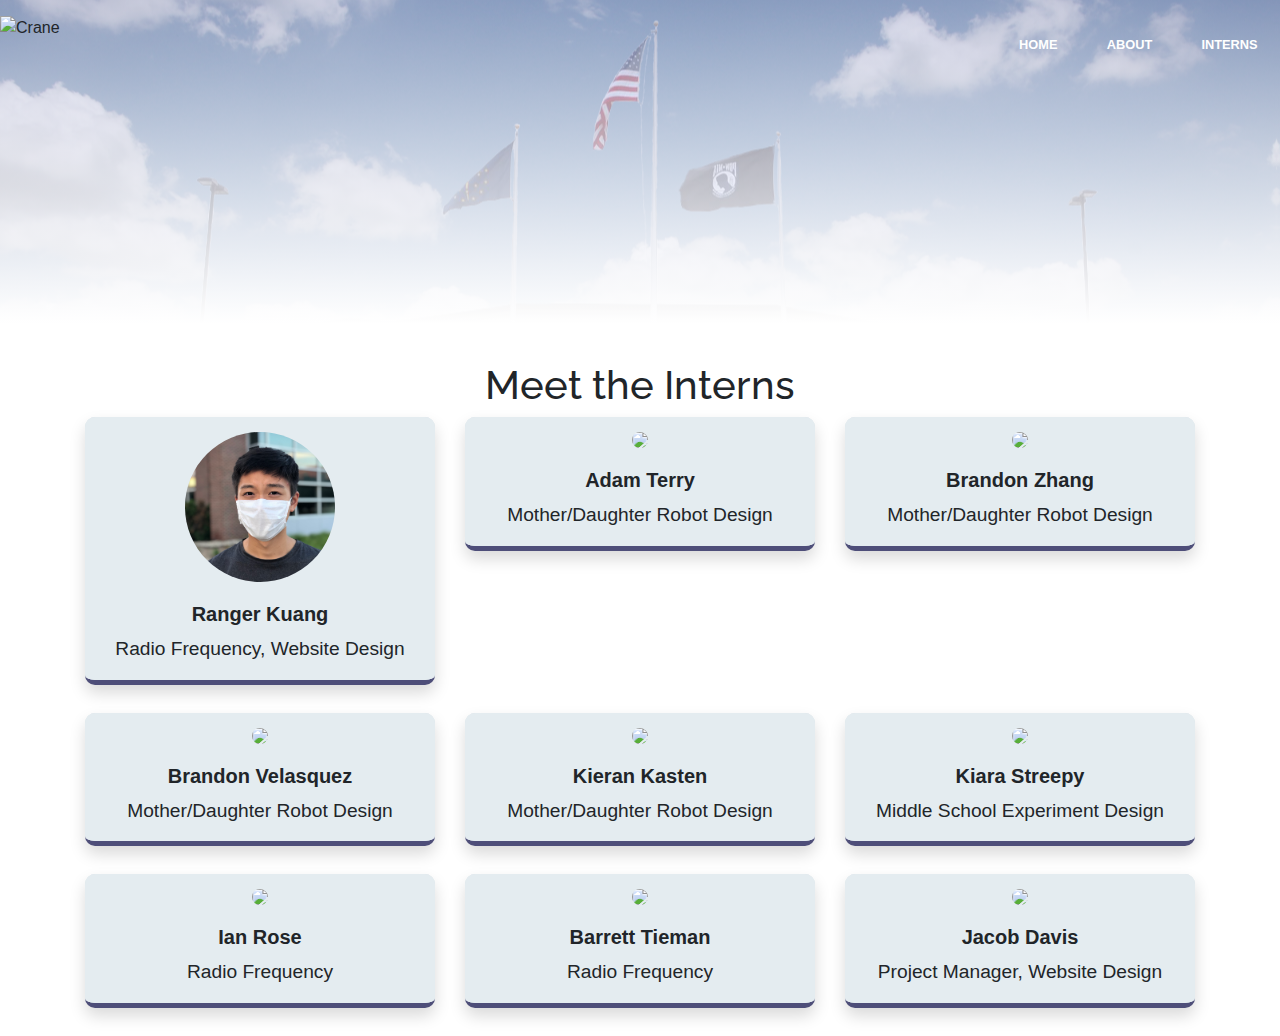
==== interns.html @ 02541ba6 "Created new intern page. Also added bootstrap css, to help us with future css things." ====
<!doctype html>
<html>
<head>
<meta charset="UTF-8">
<meta name="viewport" content="width=device-width, initial-scale=1">
<title> Crane Interns</title>
<link href="CS/styles.css" rel="stylesheet" type="text/css">
<link href="bootstrap-4.1.3-dist/css/bootstrap.css" rel="stylesheet" type="text/css">
</head>

<body>
    <header>
        <img src="Img/banner_logo.png" alt="Crane" class="logo">
        <nav>
            <ul>
                <li><a href="index.html">Home</a></li>
                <li><a href="">About</a></li>
                <li><a href="interns.html">Interns</a></li>
            </ul>
        </nav>
    </header>        

    <section class="home-hero-interns">
        
    </section>    
    <hr style="height:5px;border-width:0;background-color:white">
    <h1 class="text-center" style="font-family: 'Raleway', sans-serif;">Meet the Interns</h1>

	
	<div class="container">
        <div class="row">
        
            <!--Ranger Kuang-->
            <div class="col-lg-4">
                <div class="our-team-main shadow">
                
                    <div class="team-front shadow-lg">
                    <img src="Img/interns/ranger kuang.jpg" class="img-fluid" />
                    <h3>Ranger Kuang</h3>
                    <p>Radio Frequency, Website Design</p>
                    </div>
                    
                    <div class="team-back">
                    <span>
                    Ranger is a rising senior at West Lafayette Jr./Sr. High School in West Lafayette, Indiana. He's currently interested in chemistry and computer science.
                    </span>
                    </div>
                
                </div>
            </div>
            
            <!--Adam Terry-->
            <div class="col-lg-4">
                <div class="our-team-main shadow">
                
                    <div class="team-front shadow-lg">
                    <img src="http://placehold.it/110x110/336699/fff?text=Dilip" class="img-fluid" />
                    <h3>Adam Terry</h3>
                    <p>Mother/Daughter Robot Design</p>
                    </div>
                    
                    <div class="team-back">
                    <span>
                    Adam just graduated from Bloomington High School South in Bloomington, Indiana. He's planning to go to Purdue University, West Lafayette and study engineering.
                    </span>
                    </div>
                
                </div>
            </div>
            
            <!--Brandon Zhang-->
            <div class="col-lg-4">
                <div class="our-team-main shadow">
                
                    <div class="team-front shadow-lg">
                    <img src="http://placehold.it/110x110/607d8b/fff?text=Dilip" class="img-fluid" />
                    <h3>Brandon Zhang</h3>
                    <p>Mother/Daughter Robot Design</p>
                    </div>
                    
                    <div class="team-back">
                    <span>
                    Brandon will be a senior next year at Novi High School in Novi, Michigan. He's currently interested in all things computer engineering. 
                    </span>
                    </div>
                
                </div>
            </div>
            
            <!--Brandon Velasquez-->
            <div class="col-lg-4">
                <div class="our-team-main shadow">
                
                    <div class="team-front shadow-lg">
                    <img src="http://placehold.it/110x110/4caf50/fff?text=Dilip" class="img-fluid" />
                    <h3>Brandon Velasquez</h3>
                    <p>Mother/Daughter Robot Design</p>
                    </div>
                    
                    <div class="team-back">
                    <span>
                    Brandon hails from Washington, Indiana, where he'll be a senior next year at Washington High School. Right now, he's interested in computer engineering. 
                    </span>
                    </div>
                
                </div>
            </div>
            <!--Kieran Kasten-->
            <div class="col-lg-4">
                <div class="our-team-main shadow">
                
                    <div class="team-front shadow-lg">
                    <img src="http://placehold.it/110x110/4caf50/fff?text=Dilip" class="img-fluid" />
                    <h3>Kieran Kasten</h3>
                    <p>Mother/Daughter Robot Design</p>
                    </div>
                    
                    <div class="team-back">
                    <span>
                    Kieran graduated this past year from Jasper High School in Jasper, Indiana. She's planning to study mechanical engineering at Purdue University, West Lafayette. 
                    </span>
                    </div>
                
                </div>
            </div>
            <!--Kiara Streepy-->
            <div class="col-lg-4">
                <div class="our-team-main shadow">
                
                    <div class="team-front shadow-lg">
                    <img src="http://placehold.it/110x110/4caf50/fff?text=Dilip" class="img-fluid" />
                    <h3>Kiara Streepy</h3>
                    <p>Middle School Experiment Design</p>
                    </div>
                    
                    <div class="team-back">
                    <span>
                    Kiara attends Bloomington High School South in Bloomington, Indiana. She'll be a rising senior this upcoming year. Currently, she's interested in chemical engineering.
                    </span>
                    </div>
                
                </div>
            </div>
            <!--Ian Rose-->
            <div class="col-lg-4">
                <div class="our-team-main shadow">
                
                    <div class="team-front shadow-lg">
                    <img src="http://placehold.it/110x110/4caf50/fff?text=Dilip" class="img-fluid" />
                    <h3>Ian Rose</h3>
                    <p>Radio Frequency</p>
                    </div>
                    
                    <div class="team-back">
                    <span>
                    Ian comes from Worthington, Indiana, where he'll be a rising senior at White River Valley High School. Ian loves engineering, in fact this is his second year as an intern for Crane SEAP. 
                    </span>
                    </div>
                
                </div>
            </div>
            <!--Barrett Tieman-->
            <div class="col-lg-4">
                <div class="our-team-main shadow">
                
                    <div class="team-front shadow-lg">
                    <img src="http://placehold.it/110x110/4caf50/fff?text=Dilip" class="img-fluid" />
                    <h3>Barrett Tieman</h3>
                    <p>Radio Frequency</p>
                    </div>
                    
                    <div class="team-back">
                    <span>
                    Barrett will be a rising junior at Eastern Greene High School in Springville, Indiana. 
                    </span>
                    </div>
                
                </div>
            </div>

            <!--Jacob Davis-->
            <div class="col-lg-4">
                <div class="our-team-main shadow">
                
                    <div class="team-front shadow-lg" >
                    <img src="http://placehold.it/110x110/4caf50/fff?text=Dilip" class="img-fluid" />
                    <h3>Jacob Davis</h3>
                    <p>Project Manager, Website Design</p>
                    </div>
                    
                    <div class="team-back">
                    <span>
                    Jacob is a ______
                    </span>
                    </div>
                
                </div>
            </div>
	    </div>
	</div>




    <footer>
	
    </footer>


    <script
        src="https://code.jquery.com/jquery-2.2.4.min.js"
        integrity="sha256-BbhdlvQf/xTY9gja0Dq3HiwQF8LaCRTXxZKRutelT44="
        crossorigin="anonymous">
    </script>

    <script src="js/parallax.js">
    </script>
</body>
</html>
---- CS/styles.css ----
@import url('https://fonts.googleapis.com/css?family=Raleway:300,400,700,900');

* {
box-sizing: border-box;
transition: all ease-in-out 250ms;
}

body {
margin: 0;
	font-family: 'Raleway', sans-serif;
	text-align: center;
}

img {
max-width: 100%;
height: auto;
}
	
.container {
width: 95%;
max-width: 70em;
margin: 0 auto;
}
	
	
/* typography
=================== */	

.title{
font-size: 2.5rem;
	margin-bottom: 1.5em;
	font-weight: 900;
	margin-top: 1em;
}

.title span {
	font-weight: 300;
	display: block;
	font-size: .9em;
}

.title-cta {
	margin: 0 0 .5em;
}

.unstyled-list {
	margin: 0;
	padding: 0;
	list-style-type: none;
}

@media (min-width:60rem) {

	p {
		font-size: 1.2rem;
		line-height: 1.6;
	}

	.title {
		font-size: 3.7rem;
	}
}



/*buttons*/

.button {
display: inline-block;
	font-size: 1.15rem;
	text-decoration: none;
	text-transform: uppercase;
	border-width: 2px;
	border-style: solid;
	padding: .5em 1.75em;
}

.button-accent {
	color: #00ff6c;
	border-color: #00ff6c;
}
	
	.button-accent:hover,
.button-accent:focus {
	background: #00ff6c;
	color: #232323;
}

@media (min-width: 60rem) {
	.button {
		font-size: 1.5rem;
	}
}



	
/* header
=================== */

header {
position: absolute;
left: 0;
right: 0;
margin-top: 1em;
}

nav ul {
margin: 0;
padding: 0;
list-style: none;
}

nav li {
	display: inline-block;
	margin: 1em;
}


nav a {
	font-weight: 900;
	text-decoration: none;
	padding: .5em;
	text-transform: uppercase;
	color: white;
	font-size: .8rem;
}

nav a:hover,
nav a:focus {
	color: #ddd;
}

@media (min-width:60rem) {
	.logo {
		float: left;
	}

	nav {
		float: right;
	}
}


/* home-hero
=================== */

.home-hero {
	background-image: url(../Img/mbg.png);
	background-size: cover;
	background-position: center;
	padding: 10em 0;
	color: #FFF;
}	
	
	@media (min-width: 60rem) {
	.home-hero {
		height: 100vh;
		padding-top: 35vh;
	}
}

.home-hero-interns {
	background-image:
    linear-gradient(to bottom, rgba(202, 202, 231, 0.52),  rgb(255, 255, 255)),
    url(../Img/mbg-just-top.png);

	/* background-image: linear-gradient(to right, rgba(255,0,0,0), rgba(255,0,0,1)), url(../Img/mbg-just-top.png),; */
	
	background-size: cover;
	background-position: center;
	padding: 10em 0;
	color: #FFF;
}	
	
	@media (min-width: 60rem) {
	.home-hero-interns {
		padding-top: 35vh;
		padding-bottom: 1vh;
	}
}
	
.cutoff {
	height: 100px;
}
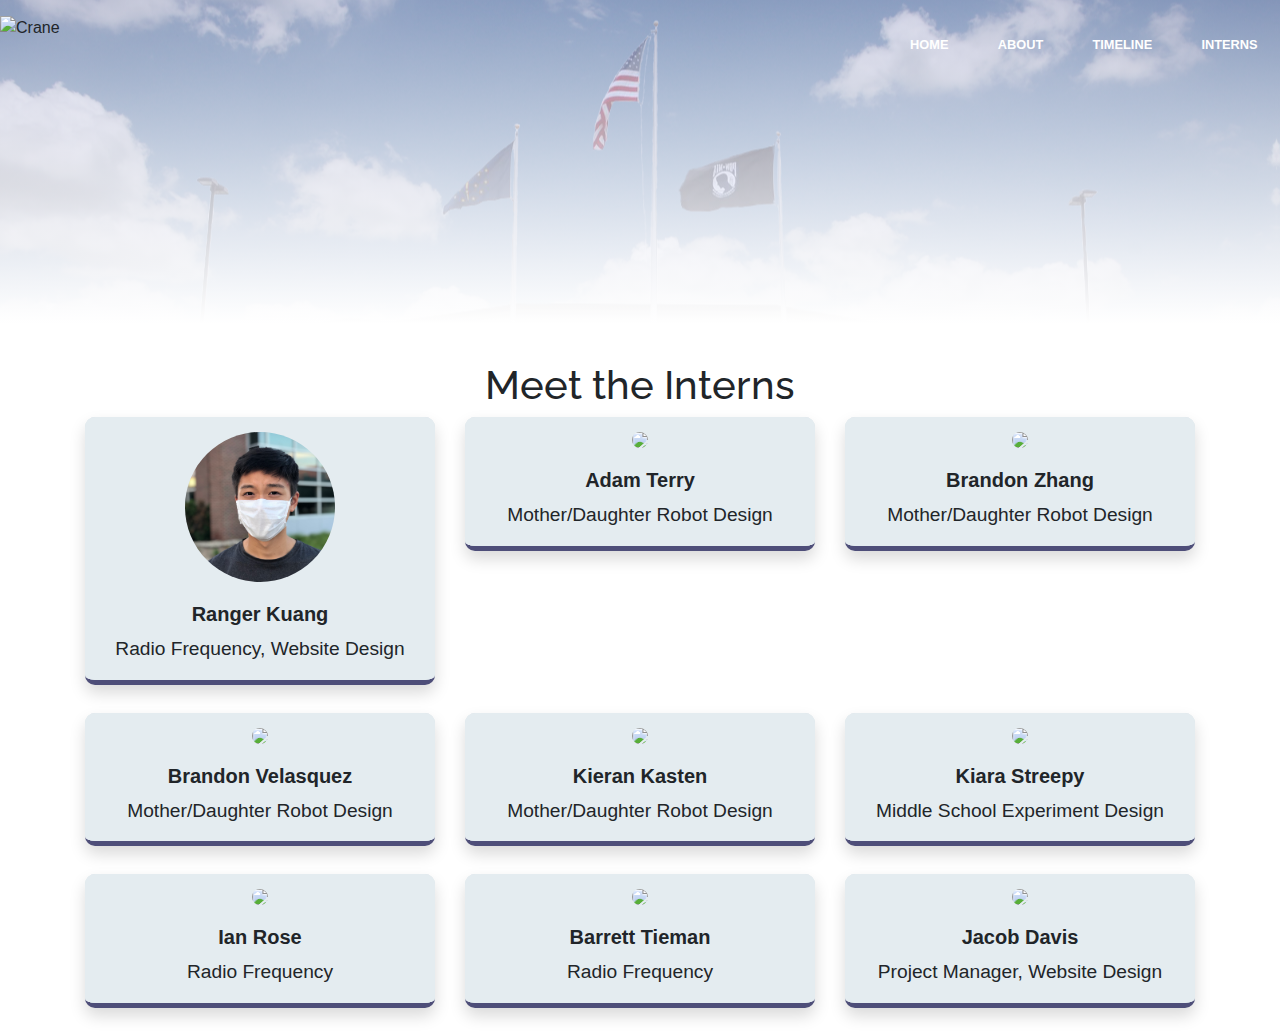
==== commit 328d6be2: "Tidied up the interns page. Also added a timeline page, that is a working timeline of the things we'" ====
--- a/interns.html
+++ b/interns.html
@@ -14,7 +14,8 @@
         <nav>
             <ul>
                 <li><a href="index.html">Home</a></li>
-                <li><a href="">About</a></li>
+                <li><a href="about.html">About</a></li>
+                <li><a href="timeline.html">Timeline</a></li>
                 <li><a href="interns.html">Interns</a></li>
             </ul>
         </nav>
@@ -42,7 +43,8 @@
                     
                     <div class="team-back">
                     <span>
-                    Ranger is a rising senior at West Lafayette Jr./Sr. High School in West Lafayette, Indiana. He's currently interested in chemistry and computer science.
+                    Ranger is a rising senior at West Lafayette Jr./Sr. High School in West Lafayette, Indiana. He's currently interested in chemistry and computer science. 
+                    When he has free time, you can oftentimes find him playing tennis with his friends. 
                     </span>
                     </div>
                 
@@ -61,7 +63,9 @@
                     
                     <div class="team-back">
                     <span>
-                    Adam just graduated from Bloomington High School South in Bloomington, Indiana. He's planning to go to Purdue University, West Lafayette and study engineering.
+                    Adam just graduated from Bloomington High School South in Bloomington, Indiana. 
+                    He loves robotics, and was on his high school's FRC team (FRC 3494). In fact, 
+                    He's planning to study engineering at Purdue University, West Lafayette. 
                     </span>
                     </div>
                 
@@ -80,7 +84,9 @@
                     
                     <div class="team-back">
                     <span>
-                    Brandon will be a senior next year at Novi High School in Novi, Michigan. He's currently interested in all things computer engineering. 
+                    Brandon will be a senior next year at Novi High School in Novi, Michigan. 
+                    He's currently interested in all things computer engineering. 
+                    Outside of the school day, Brandon enjoys participating on his high school's swim team.
                     </span>
                     </div>
                 
@@ -99,7 +105,9 @@
                     
                     <div class="team-back">
                     <span>
-                    Brandon hails from Washington, Indiana, where he'll be a senior next year at Washington High School. Right now, he's interested in computer engineering. 
+                    Brandon hails from Washington, Indiana, where he'll be a senior next year at Washington High School. 
+                    Right now, he's interested in computer engineering, and participates on his high school's FRC robotics team (FRC 8116).
+                    Brandon also enjoys playing soccer, both on his school's team and with his friends. 
                     </span>
                     </div>
                 
@@ -117,7 +125,9 @@
                     
                     <div class="team-back">
                     <span>
-                    Kieran graduated this past year from Jasper High School in Jasper, Indiana. She's planning to study mechanical engineering at Purdue University, West Lafayette. 
+                    Kieran graduated this past year from Jasper High School in Jasper, Indiana. 
+                    Kieran is planning to study mechanical engineering at Purdue University, West Lafayette. 
+                    When he's not busy with school, Kieran enjoys working out and gaming with his friends. 
                     </span>
                     </div>
                 
@@ -135,7 +145,9 @@
                     
                     <div class="team-back">
                     <span>
-                    Kiara attends Bloomington High School South in Bloomington, Indiana. She'll be a rising senior this upcoming year. Currently, she's interested in chemical engineering.
+                    Kiara attends Bloomington High School South in Bloomington, Indiana. 
+                    She'll be a senior this upcoming year. Currently, she's interested in chemical engineering.
+                    Outside of school, Kiara loves to play volleyball and bake a wide variety of foods.
                     </span>
                     </div>
                 
@@ -153,7 +165,9 @@
                     
                     <div class="team-back">
                     <span>
-                    Ian comes from Worthington, Indiana, where he'll be a rising senior at White River Valley High School. Ian loves engineering, in fact this is his second year as an intern for Crane SEAP. 
+                    Ian comes from Worthington, Indiana, where he'll be a rising senior at White River Valley High School. 
+                    Ian loves engineering, in fact this is his second year as an intern for Crane SEAP. 
+                    Whenever he has free time, Ian loves to game with his friends or cook something novel in the kitchen.
                     </span>
                     </div>
                 
@@ -171,7 +185,8 @@
                     
                     <div class="team-back">
                     <span>
-                    Barrett will be a rising junior at Eastern Greene High School in Springville, Indiana. 
+                    Barrett is a rising junior at Eastern Greene High School in Springville, Indiana.  
+                    He enjoys spending his off time reading, practicing martial arts, or simply playing video games. 
                     </span>
                     </div>
                 
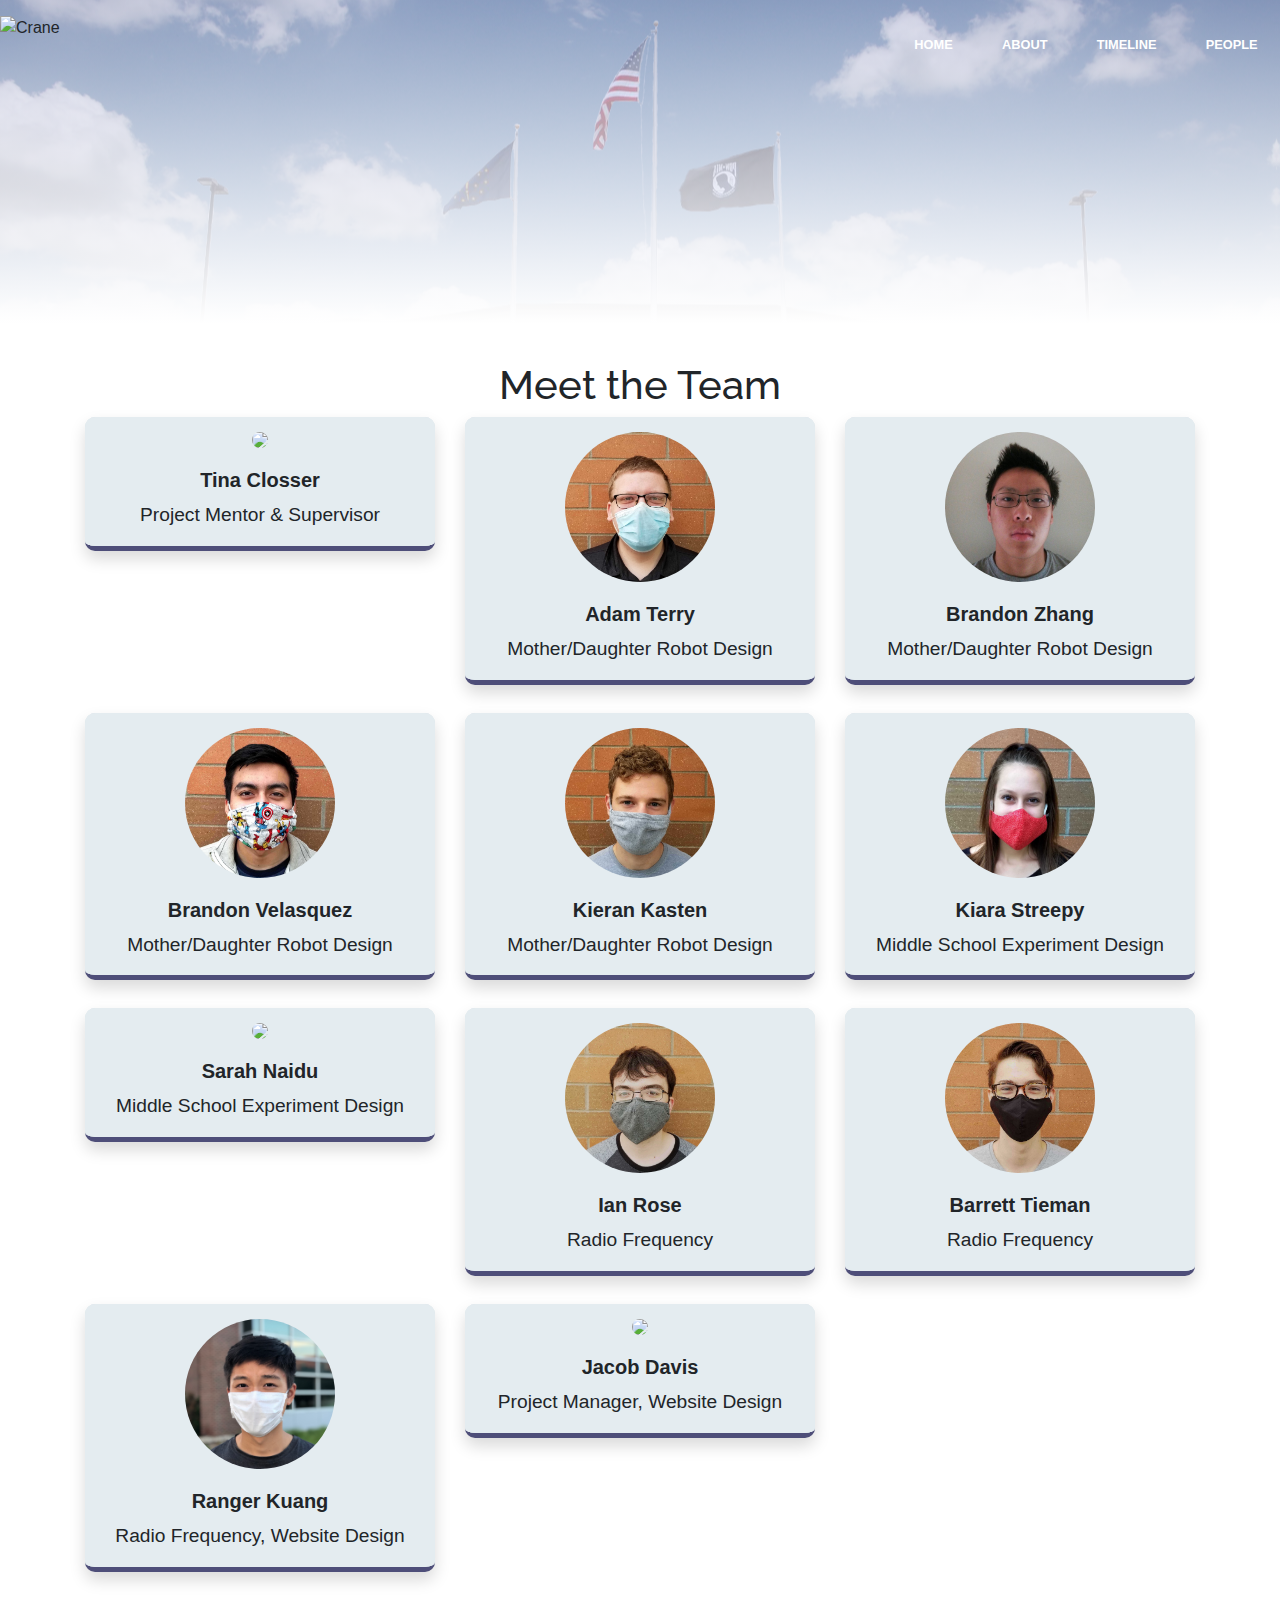
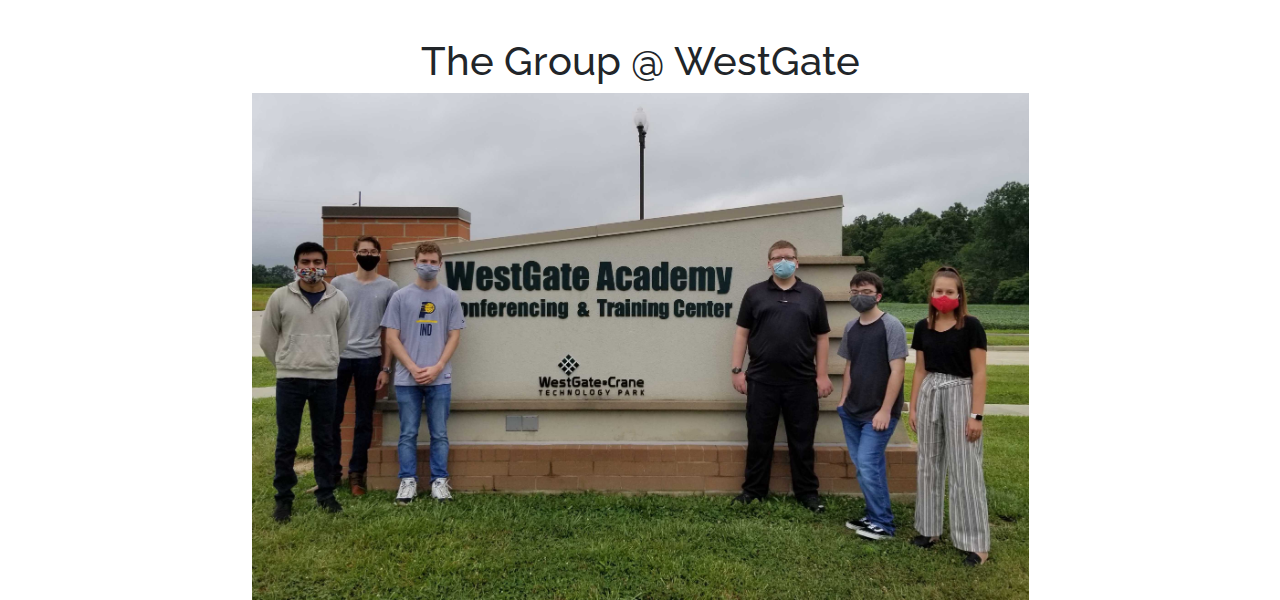
==== commit cbb9ca55: "added profile pics on people page. Added more timeline points on the timeline page" ====
--- a/interns.html
+++ b/interns.html
@@ -16,7 +16,7 @@
                 <li><a href="index.html">Home</a></li>
                 <li><a href="about.html">About</a></li>
                 <li><a href="timeline.html">Timeline</a></li>
-                <li><a href="interns.html">Interns</a></li>
+                <li><a href="interns.html">People</a></li>
             </ul>
         </nav>
     </header>        
@@ -25,12 +25,197 @@
         
     </section>    
     <hr style="height:5px;border-width:0;background-color:white">
-    <h1 class="text-center" style="font-family: 'Raleway', sans-serif;">Meet the Interns</h1>
+    <h1 class="text-center" style="font-family: 'Raleway', sans-serif;">Meet the Team</h1>
 
 	
 	<div class="container">
         <div class="row">
+
+            <!--Mrs. Closser-->
+            <div class="col-lg-4">
+                <div class="our-team-main shadow">
+                
+                    <div class="team-front shadow-lg">
+                    <img src="http://placehold.it/110x110/336699/fff?text=tina" class="img-fluid" />
+                    <h3>Tina Closser</h3>
+                    <p>Project Mentor & Supervisor</p>
+                    </div>
+                    
+                    <div class="team-back">
+                    <span>
+                    Mrs. Closser is an electrical engineer and the STEM Coordinator at the Naval Surface Warfare Center in Crane, Indiana. She supervises a plethora of 
+                    STEM activities for students of all ages. When she isn't busy with her job, she enjoys helps her husband with a small hobby farm complete with a mini horse, 
+                    cows, and sheep.
+
+                    </span>
+                    </div>
+                
+                </div>
+            </div>
         
+            
+            
+            <!--Adam Terry-->
+            <div class="col-lg-4">
+                <div class="our-team-main shadow">
+                
+                    <div class="team-front shadow-lg">
+                    <img src="Img/interns/adam terry.jpg" class="img-fluid" />
+                    <h3>Adam Terry</h3>
+                    <p>Mother/Daughter Robot Design</p>
+                    </div>
+                    
+                    <div class="team-back">
+                    <span>
+                    Adam just graduated from Bloomington High School South in Bloomington, Indiana. 
+                    He loves robotics, and was on his high school's FRC team (FRC 3494). In fact, 
+                    He's planning to study engineering at Purdue University, West Lafayette. 
+                    </span>
+                    </div>
+                
+                </div>
+            </div>
+            
+            <!--Brandon Zhang-->
+            <div class="col-lg-4">
+                <div class="our-team-main shadow">
+                
+                    <div class="team-front shadow-lg">
+                    <img src="Img/interns/brandon zhang.jpg" class="img-fluid" />
+                    <h3>Brandon Zhang</h3>
+                    <p>Mother/Daughter Robot Design</p>
+                    </div>
+                    
+                    <div class="team-back">
+                    <span>
+                    Brandon will be a senior next year at Novi High School in Novi, Michigan. 
+                    He's currently interested in all things computer engineering. 
+                    Outside of the school day, Brandon enjoys participating on his high school's swim team.
+                    </span>
+                    </div>
+                
+                </div>
+            </div>
+            
+            <!--Brandon Velasquez-->
+            <div class="col-lg-4">
+                <div class="our-team-main shadow">
+                
+                    <div class="team-front shadow-lg">
+                    <img src="Img/interns/brandon velasquez.jpg" class="img-fluid" />
+                    <h3>Brandon Velasquez</h3>
+                    <p>Mother/Daughter Robot Design</p>
+                    </div>
+                    
+                    <div class="team-back">
+                    <span>
+                    Brandon hails from Washington, Indiana, where he'll be a senior next year at Washington High School. 
+                    Right now, he's interested in computer engineering, and participates on his high school's FRC robotics team (FRC 8116).
+                    Brandon also enjoys playing soccer, both on his school's team and with his friends. 
+                    </span>
+                    </div>
+                
+                </div>
+            </div>
+            <!--Kieran Kasten-->
+            <div class="col-lg-4">
+                <div class="our-team-main shadow">
+                
+                    <div class="team-front shadow-lg">
+                    <img src="Img/interns/kieran kasten.jpg" class="img-fluid" />
+                    <h3>Kieran Kasten</h3>
+                    <p>Mother/Daughter Robot Design</p>
+                    </div>
+                    
+                    <div class="team-back">
+                    <span>
+                    Kieran graduated this past year from Jasper High School in Jasper, Indiana. 
+                    Kieran is planning to study mechanical engineering at Purdue University, West Lafayette. 
+                    When he's not busy with school, Kieran enjoys working out and gaming with his friends. 
+                    </span>
+                    </div>
+                
+                </div>
+            </div>
+            <!--Kiara Streepy-->
+            <div class="col-lg-4">
+                <div class="our-team-main shadow">
+                
+                    <div class="team-front shadow-lg">
+                    <img src="Img/interns/kiara streepy.jpg" class="img-fluid" />
+                    <h3>Kiara Streepy</h3>
+                    <p>Middle School Experiment Design</p>
+                    </div>
+                    
+                    <div class="team-back">
+                    <span>
+                    Kiara attends Bloomington High School South in Bloomington, Indiana. 
+                    She'll be a senior this upcoming year. Currently, she's interested in chemical engineering.
+                    Outside of school, Kiara loves to play volleyball and bake a wide variety of foods.
+                    </span>
+                    </div>
+                
+                </div>
+            </div>
+            <!--Sarah Naidu-->
+            <div class="col-lg-4">
+                <div class="our-team-main shadow">
+                
+                    <div class="team-front shadow-lg">
+                    <img src="http://placehold.it/110x110/4caf50/fff?text=Sarah" class="img-fluid" />
+                    <h3>Sarah Naidu</h3>
+                    <p>Middle School Experiment Design</p>
+                    </div>
+                    
+                    <div class="team-back">
+                    <span>
+                    Sarah attends University High School in Carmel, Indiana. 
+                    She's a rising senior there, and is currently interested in data science. 
+                    Her favorite things to do in her free time are reading and sleeping! 
+                    </span>
+                    </div>
+                
+                </div>
+            </div>
+            <!--Ian Rose-->
+            <div class="col-lg-4">
+                <div class="our-team-main shadow">
+                
+                    <div class="team-front shadow-lg">
+                    <img src="Img/interns/ian rose.jpg" class="img-fluid" />
+                    <h3>Ian Rose</h3>
+                    <p>Radio Frequency</p>
+                    </div>
+                    
+                    <div class="team-back">
+                    <span>
+                    Ian comes from Worthington, Indiana, where he'll be a rising senior at White River Valley High School. 
+                    Ian loves engineering, in fact this is his second year as an intern for Crane SEAP. 
+                    Whenever he has free time, Ian loves to game with his friends or cook something novel in the kitchen.
+                    </span>
+                    </div>
+                
+                </div>
+            </div>
+            <!--Barrett Tieman-->
+            <div class="col-lg-4">
+                <div class="our-team-main shadow">
+                
+                    <div class="team-front shadow-lg">
+                    <img src="Img/interns/barrett tieman.jpg" class="img-fluid" />
+                    <h3>Barrett Tieman</h3>
+                    <p>Radio Frequency</p>
+                    </div>
+                    
+                    <div class="team-back">
+                    <span>
+                    Barrett is a rising junior at Eastern Greene High School in Springville, Indiana.  
+                    He enjoys spending his off time reading, practicing martial arts, or simply playing video games. 
+                    </span>
+                    </div>
+                
+                </div>
+            </div>
             <!--Ranger Kuang-->
             <div class="col-lg-4">
                 <div class="our-team-main shadow">
@@ -50,169 +235,34 @@
                 
                 </div>
             </div>
-            
-            <!--Adam Terry-->
-            <div class="col-lg-4">
-                <div class="our-team-main shadow">
-                
-                    <div class="team-front shadow-lg">
-                    <img src="http://placehold.it/110x110/336699/fff?text=Dilip" class="img-fluid" />
-                    <h3>Adam Terry</h3>
-                    <p>Mother/Daughter Robot Design</p>
-                    </div>
-                    
-                    <div class="team-back">
-                    <span>
-                    Adam just graduated from Bloomington High School South in Bloomington, Indiana. 
-                    He loves robotics, and was on his high school's FRC team (FRC 3494). In fact, 
-                    He's planning to study engineering at Purdue University, West Lafayette. 
-                    </span>
-                    </div>
-                
-                </div>
-            </div>
-            
-            <!--Brandon Zhang-->
-            <div class="col-lg-4">
-                <div class="our-team-main shadow">
-                
-                    <div class="team-front shadow-lg">
-                    <img src="http://placehold.it/110x110/607d8b/fff?text=Dilip" class="img-fluid" />
-                    <h3>Brandon Zhang</h3>
-                    <p>Mother/Daughter Robot Design</p>
-                    </div>
-                    
-                    <div class="team-back">
-                    <span>
-                    Brandon will be a senior next year at Novi High School in Novi, Michigan. 
-                    He's currently interested in all things computer engineering. 
-                    Outside of the school day, Brandon enjoys participating on his high school's swim team.
-                    </span>
-                    </div>
-                
-                </div>
-            </div>
-            
-            <!--Brandon Velasquez-->
-            <div class="col-lg-4">
-                <div class="our-team-main shadow">
-                
-                    <div class="team-front shadow-lg">
-                    <img src="http://placehold.it/110x110/4caf50/fff?text=Dilip" class="img-fluid" />
-                    <h3>Brandon Velasquez</h3>
-                    <p>Mother/Daughter Robot Design</p>
-                    </div>
-                    
-                    <div class="team-back">
-                    <span>
-                    Brandon hails from Washington, Indiana, where he'll be a senior next year at Washington High School. 
-                    Right now, he's interested in computer engineering, and participates on his high school's FRC robotics team (FRC 8116).
-                    Brandon also enjoys playing soccer, both on his school's team and with his friends. 
-                    </span>
-                    </div>
-                
-                </div>
-            </div>
-            <!--Kieran Kasten-->
-            <div class="col-lg-4">
-                <div class="our-team-main shadow">
-                
-                    <div class="team-front shadow-lg">
-                    <img src="http://placehold.it/110x110/4caf50/fff?text=Dilip" class="img-fluid" />
-                    <h3>Kieran Kasten</h3>
-                    <p>Mother/Daughter Robot Design</p>
-                    </div>
-                    
-                    <div class="team-back">
-                    <span>
-                    Kieran graduated this past year from Jasper High School in Jasper, Indiana. 
-                    Kieran is planning to study mechanical engineering at Purdue University, West Lafayette. 
-                    When he's not busy with school, Kieran enjoys working out and gaming with his friends. 
-                    </span>
-                    </div>
-                
-                </div>
-            </div>
-            <!--Kiara Streepy-->
-            <div class="col-lg-4">
-                <div class="our-team-main shadow">
-                
-                    <div class="team-front shadow-lg">
-                    <img src="http://placehold.it/110x110/4caf50/fff?text=Dilip" class="img-fluid" />
-                    <h3>Kiara Streepy</h3>
-                    <p>Middle School Experiment Design</p>
-                    </div>
-                    
-                    <div class="team-back">
-                    <span>
-                    Kiara attends Bloomington High School South in Bloomington, Indiana. 
-                    She'll be a senior this upcoming year. Currently, she's interested in chemical engineering.
-                    Outside of school, Kiara loves to play volleyball and bake a wide variety of foods.
-                    </span>
-                    </div>
-                
-                </div>
-            </div>
-            <!--Ian Rose-->
-            <div class="col-lg-4">
-                <div class="our-team-main shadow">
-                
-                    <div class="team-front shadow-lg">
-                    <img src="http://placehold.it/110x110/4caf50/fff?text=Dilip" class="img-fluid" />
-                    <h3>Ian Rose</h3>
-                    <p>Radio Frequency</p>
-                    </div>
-                    
-                    <div class="team-back">
-                    <span>
-                    Ian comes from Worthington, Indiana, where he'll be a rising senior at White River Valley High School. 
-                    Ian loves engineering, in fact this is his second year as an intern for Crane SEAP. 
-                    Whenever he has free time, Ian loves to game with his friends or cook something novel in the kitchen.
-                    </span>
-                    </div>
-                
-                </div>
-            </div>
-            <!--Barrett Tieman-->
-            <div class="col-lg-4">
-                <div class="our-team-main shadow">
-                
-                    <div class="team-front shadow-lg">
-                    <img src="http://placehold.it/110x110/4caf50/fff?text=Dilip" class="img-fluid" />
-                    <h3>Barrett Tieman</h3>
-                    <p>Radio Frequency</p>
-                    </div>
-                    
-                    <div class="team-back">
-                    <span>
-                    Barrett is a rising junior at Eastern Greene High School in Springville, Indiana.  
-                    He enjoys spending his off time reading, practicing martial arts, or simply playing video games. 
-                    </span>
-                    </div>
-                
-                </div>
-            </div>
-
             <!--Jacob Davis-->
             <div class="col-lg-4">
                 <div class="our-team-main shadow">
                 
                     <div class="team-front shadow-lg" >
-                    <img src="http://placehold.it/110x110/4caf50/fff?text=Dilip" class="img-fluid" />
+                    <img src="http://placehold.it/110x110/4caf50/fff?text=Jacob" class="img-fluid" />
                     <h3>Jacob Davis</h3>
                     <p>Project Manager, Website Design</p>
                     </div>
                     
                     <div class="team-back">
                     <span>
-                    Jacob is a ______
+                    Jacob graduated this past year from Washington High School in Washington, Indiana. He's planning on going to Indiana University, where he'll study marketing. 
+                    When he has extra time, he loves to play soccer and Call of Duty: Warzone with his friends! 
                     </span>
                     </div>
                 
                 </div>
             </div>
 	    </div>
-	</div>
+    </div>
+    <hr style="height:5px;border-width:0;background-color:white">
+    <h1 class="text-center" style="font-family: 'Raleway', sans-serif;">The Group @ WestGate</h1>
+    <div class="container">
+                <img src="Img/interns/westgate group.jpg" style="display: block;margin-left: auto; margin-right: auto; width: 70%;" />
+        
+    </div>
+    
 
 
 
